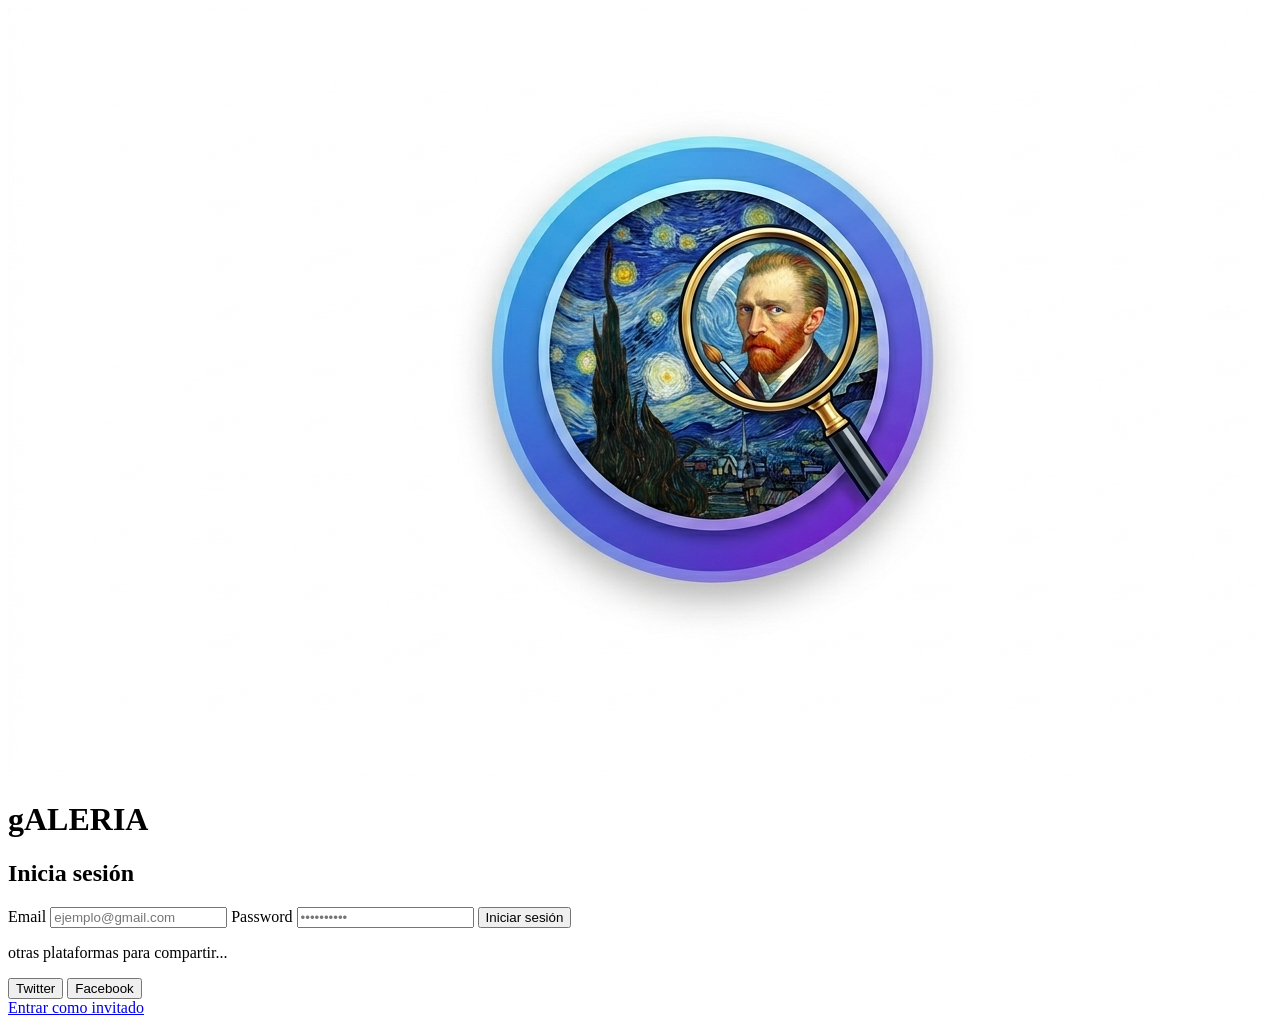
==== index.html @ fea1abcd "Rename index (3).html to index.html" ====
<!DOCTYPE html>
<html lang="es">
<head>
  <meta charset="UTF-8">
  <meta name="viewport" content="width=device-width, initial-scale=1.0">
  <title>gALERIA - Login</title>
  <link rel="stylesheet" href="style.css">
</head>
<body class="login-body">

  <div class="login-container">
    <img src="gALEria.png" class="logo">

    <h1>gALERIA</h1>
    <h2>Inicia sesión</h2> 

    <form>
      <label>Email</label>
      <input type="email" placeholder="ejemplo@gmail.com">

      <label>Password</label>
      <input type="password" placeholder="••••••••••">

      <button type="submit">Iniciar sesión</button>
    </form>

    <p class="social-text">otras plataformas para compartir...</p>

    <div class="social-buttons">
      <button class="twitter">Twitter</button>
      <button class="facebook">Facebook</button>
    </div>

    <a href="Explorar.html" class="enter-link">Entrar como invitado</a>
  </div>

</body>
</html>
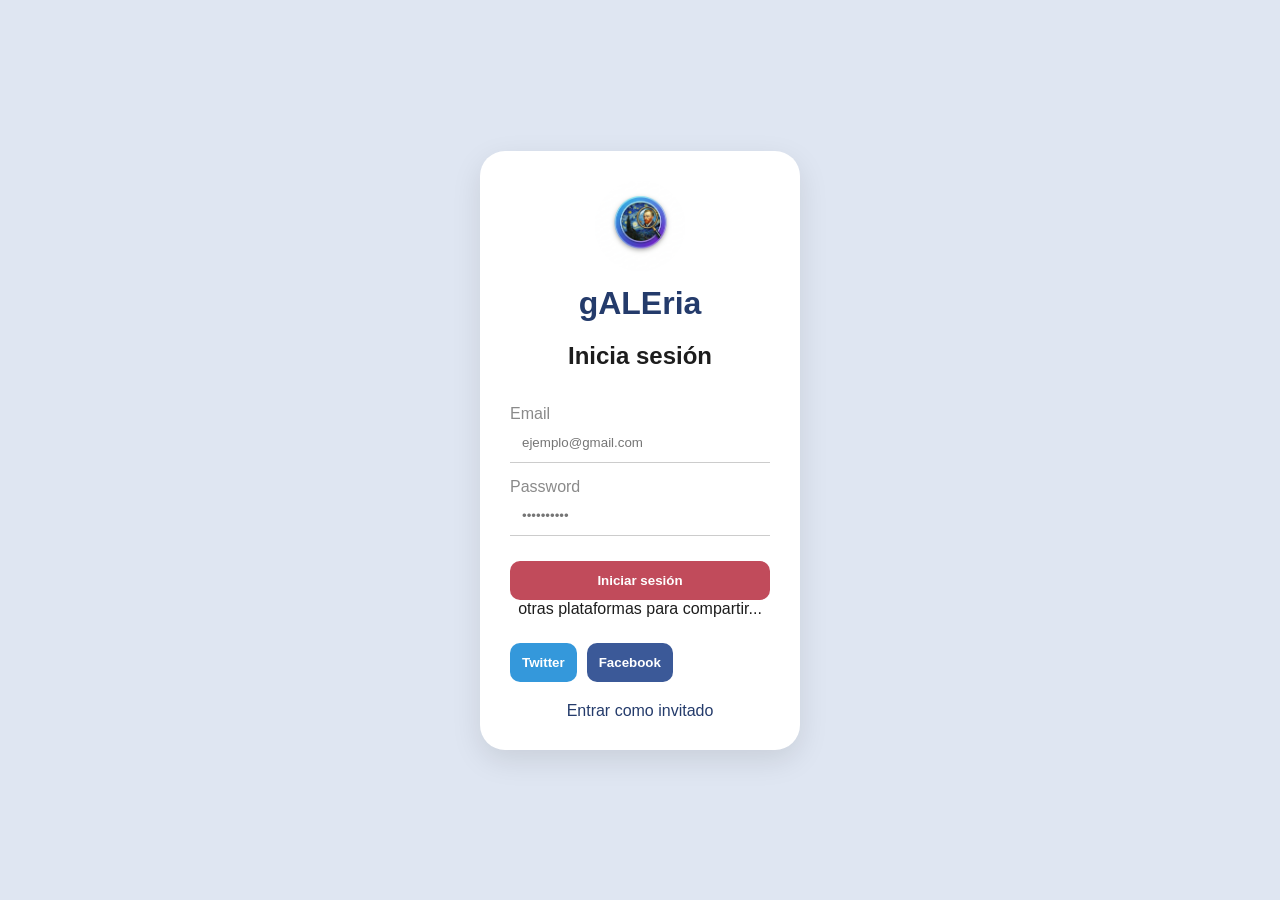
==== commit 8d634615: "Update index.html" ====
--- a/index.html
+++ b/index.html
@@ -11,8 +11,8 @@
   <div class="login-container">
     <img src="gALEria.png" class="logo">
 
-    <h1>gALERIA</h1>
-    <h2>Inicia sesión</h2> 
+    <h1>gALEria</h1>
+    <h2>Inicia sesión</h2>
 
     <form>
       <label>Email</label>
--- a/style.css
+++ b/style.css
@@ -0,0 +1,251 @@
+*{
+  margin:0;
+  padding:0;
+  box-sizing:border-box;
+  font-family:Arial, sans-serif;
+}
+
+body{
+  background:#dfe6f2;
+  color:#1d1d1d;
+}
+
+/* LOGIN */
+
+.login-body{
+  display:flex;
+  justify-content:center;
+  align-items:center;
+  height:100vh;
+}
+
+.login-container{
+  width:320px;
+  background:white;
+  padding:30px;
+  border-radius:25px;
+  text-align:center;
+  box-shadow:0 10px 30px rgba(0,0,0,0.1);
+}
+
+.logo{
+  width:90px;
+  height:90px;
+  border-radius:50%;
+  object-fit:cover;
+  margin-bottom:10px;
+}
+
+.login-container h1{
+  color:#243b6b;
+}
+
+.login-container h2{
+  margin:20px 0;
+}
+
+form{
+  display:flex;
+  flex-direction:column;
+}
+
+label{
+  text-align:left;
+  margin-top:15px;
+  color:#8a8a8a;
+}
+
+input{
+  padding:12px;
+  border:none;
+  border-bottom:1px solid #ccc;
+  outline:none;
+}
+
+button{
+  margin-top:25px;
+  padding:12px;
+  border:none;
+  border-radius:10px;
+  background:#c14b5b;
+  color:white;
+  cursor:pointer;
+  font-weight:bold;
+}
+
+.social-buttons{
+  display:flex;
+  gap:10px;
+}
+
+.twitter{
+  background:#3498db;
+}
+
+.facebook{
+  background:#3b5998;
+}
+
+.enter-link{
+  display:block;
+  margin-top:20px;
+  color:#243b6b;
+  text-decoration:none;
+}
+
+/* GENERAL */
+
+.container{
+  display:flex;
+  min-height:100vh;
+}
+
+.sidebar{
+  width:220px;
+  background:#243b6b;
+  padding:30px;
+}
+
+.sidebar h2{
+  color:white;
+  margin-bottom:30px;
+}
+
+.sidebar a{
+  display:block;
+  color:white;
+  text-decoration:none;
+  margin:20px 0;
+  padding:10px;
+  border-radius:10px;
+}
+
+.sidebar a:hover,
+.active{
+  background:#c14b5b;
+}
+
+.content{
+  flex:1;
+  padding:30px;
+}
+
+.search-box input{
+  width:100%;
+  padding:15px;
+  border:none;
+  border-radius:12px;
+}
+
+.section-title{
+  margin:25px 0;
+  color:#243b6b;
+}
+
+/* CARDS */
+
+.card,
+.favorite-card,
+.history-card,
+.friend-card,
+.artist-card{
+  display:flex;
+  gap:20px;
+  background:white;
+  padding:15px;
+  border-radius:15px;
+  margin-bottom:20px;
+  align-items:center;
+}
+
+.card img,
+.favorite-card img,
+.history-card img{
+  width:120px;
+  height:120px;
+  object-fit:cover;
+  border-radius:10px;
+}
+
+.artist-card img,
+.friend-card img,
+.community-profile img{
+  width:70px;
+  height:70px;
+  border-radius:50%;
+  object-fit:cover;
+}
+
+.stars{
+  color:#c14b5b;
+  margin:8px 0;
+  font-size:20px;
+}
+
+/* PERFIL */
+
+.profile{
+  background:white;
+  padding:30px;
+  border-radius:20px;
+  text-align:center;
+}
+
+.profile-pic{
+  width:140px;
+  height:140px;
+  border-radius:50%;
+  object-fit:cover;
+}
+
+.stats{
+  display:flex;
+  justify-content:center;
+  gap:20px;
+  margin:20px 0;
+}
+
+.follow-btn{
+  background:#c14b5b;
+}
+
+.tabs{
+  display:flex;
+  justify-content:center;
+  margin:30px 0;
+}
+
+.tabs div{
+  padding:15px 25px;
+  background:#243b6b;
+  color:white;
+  margin:5px;
+  border-radius:10px;
+}
+
+.bio{
+  margin-bottom:25px;
+}
+
+.gallery{
+  display:grid;
+  grid-template-columns:repeat(auto-fit,minmax(180px,1fr));
+  gap:20px;
+}
+
+.gallery img{
+  width:100%;
+  border-radius:15px;
+}
+
+/* COMUNIDAD */
+
+.community-profile{
+  display:flex;
+  gap:20px;
+  align-items:center;
+  background:white;
+  padding:20px;
+  border-radius:15px;
+  margin-bottom:25px;
+}
